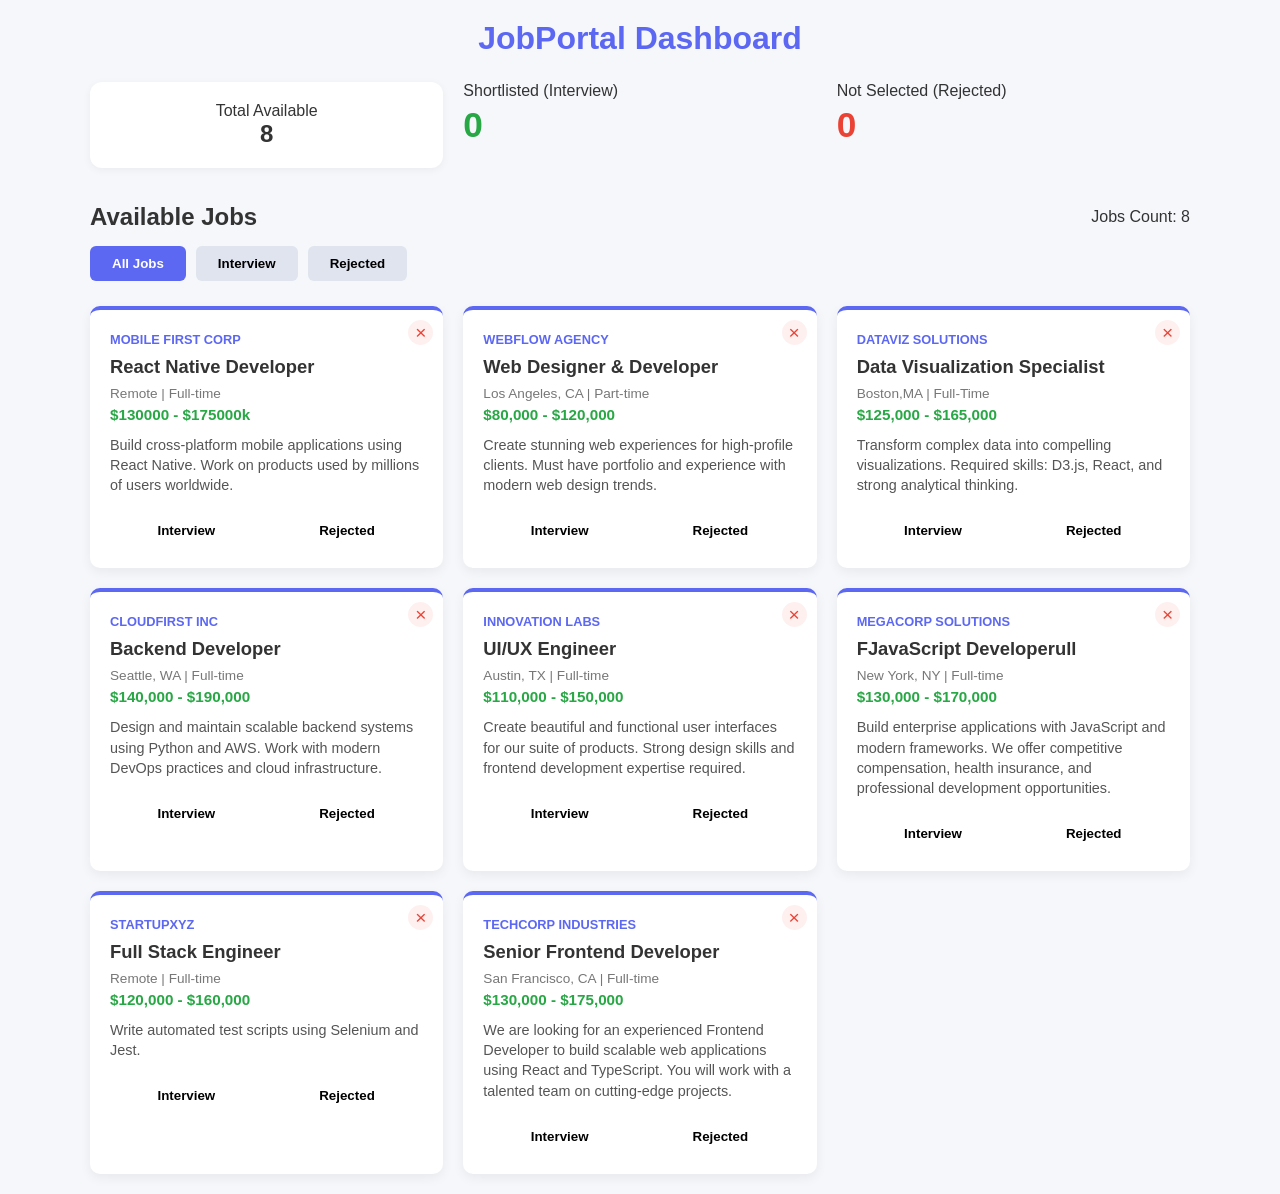
==== index.html @ 74ac0c23 "first commit" ====
<!DOCTYPE html>
<html lang="en">
<head>
    <meta charset="UTF-8">
    <meta name="viewport" content="width=device-width, initial-scale=1.0">
    <title>Job Application Tracker Dashboard</title>
    <link rel="stylesheet" href="style.css">
</head>
<body>

    <div class="container">
        <header>
            <h1>JobPortal Dashboard</h1>
        </header>

        <div class="dashboard">
            <div class="start-card">
                <p>Total Available</p>
                <h2 id="total-jobs-count">0</h2>
            </div>
            <div class="strat-card interview">
                <p>Shortlisted (Interview)</p>
                <h2 id="interview-count">0</h2>
            </div>
            <div class="strat-card rejected">
                <p>Not Selected (Rejected)</p>
                <h2 id="rejected-count">0</h2>
            </div>
        </div>

        <div class="section-header">
            <div class="header-left">
                <h2>Available Jobs</h2>
            </div>
            <div class="header-right">
                <p>Jobs Count: <span id="current-tab-count">0</span></p>
            </div>
        </div>

        <div class="tabs">
            <button class="tab-btn active" onclick="switchTab('all', event)">All Jobs</button>
            <button class="tab-btn" onclick="switchTab('interview', event)">Interview</button>
            <button class="tab-btn" onclick="switchTab('rejected', event)">Rejected</button>
        </div>

        <div id="job-grid" class="job-grid">
            </div>

        <div id="empty-state" class="empty-state">
            <img src="jobs.png" alt="Empty Box">
            <h3>No Jobs Available</h3>
            <p>You haven't added any jobs to this category yet.</p>
        </div>
    </div>

    <script>
        // Initial Job Data (Requirement: Minimum 8 cards)
        let jobs = [
            { id: 1, companyName: "Mobile First Corp", position: "React Native Developer", location: "Remote", type: "Full-time", salary: "$130000 - $175000k", description: "Build cross-platform mobile applications using React Native. Work on products used by millions of users worldwide.", status: "all" },
            { id: 2, companyName: "WebFlow Agency", position: "Web Designer & Developer", location: "Los Angeles, CA", type: "Part-time", salary: "$80,000 - $120,000", description: "Create stunning web experiences for high-profile clients. Must have portfolio and experience with modern web design trends.", status: "all" },

            { id: 3, companyName: "DataViz Solutions", position: "Data Visualization Specialist", location: "Boston,MA", type: "Full-Time", salary: "$125,000 - $165,000", description: "Transform complex data into compelling visualizations. Required skills: D3.js, React, and strong analytical thinking.", status: "all" },

            { id: 4, companyName: "CloudFirst Inc", position: "Backend Developer", location: "Seattle, WA", type: "Full-time", salary: "$140,000 - $190,000", description: "Design and maintain scalable backend systems using Python and AWS. Work with modern DevOps practices and cloud infrastructure.", status: "all" },
            
            { id: 5, companyName: "Innovation Labs", position: "UI/UX Engineer", location: "Austin, TX", type: "Full-time", salary: " $110,000 - $150,000", description: "Create beautiful and functional user interfaces for our suite of products. Strong design skills and frontend development expertise required.", status: "all" },
            
            { id: 6, companyName: "MegaCorp Solutions", position: "FJavaScript Developerull", location: "New York, NY", type: "Full-time", salary: "$130,000 - $170,000", description: "Build enterprise applications with JavaScript and modern frameworks. We offer competitive compensation, health insurance, and professional development opportunities.", status: "all" },

            { id: 7, companyName: "StartupXYZ", position: "Full Stack Engineer", location: "Remote", type: "Full-time", salary: "$120,000 - $160,000", description: "Write automated test scripts using Selenium and Jest.", status: "all" },

            { id: 8, companyName: "TechCorp Industries", position: "Senior Frontend Developer", location: "San Francisco, CA", type: "Full-time", salary: "$130,000 - $175,000", description: "We are looking for an experienced Frontend Developer to build scalable web applications using React and TypeScript. You will work with a talented team on cutting-edge projects.", status: "all" }
        ];

        let activeTab = 'all';

        function renderUI() {
            const grid = document.getElementById('job-grid');
            const emptyState = document.getElementById('empty-state');
            
            const filteredData = jobs.filter(job => activeTab === 'all' ? true : job.status === activeTab);
            
            grid.innerHTML = "";
            document.getElementById('current-tab-count').innerText = filteredData.length;

            if (filteredData.length === 0) {
                grid.style.display = "none";
                emptyState.style.display = "block";
            } else {
                grid.style.display = "grid";
                emptyState.style.display = "none";

                filteredData.forEach(job => {
                    grid.innerHTML += `
                        <div class="job-card">
                            <button class="delete-btn" onclick="deleteJob(${job.id})">×</button>
                            <span class="company-tag">${job.companyName}</span>
                            <h3>${job.position}</h3>
                            <p class="loc-type"> ${job.location} |  ${job.type}</p>
                            <p class="salary"> ${job.salary}</p>
                            <p class="desc">${job.description}</p>
                            <div class="actions">
                                <button class="btn-int ${job.status === 'interview' ? 'active-status' : ''}" onclick="updateStatus(${job.id}, 'interview')">Interview</button>
                                <button class="btn-rej ${job.status === 'rejected' ? 'active-status' : ''}" onclick="updateStatus(${job.id}, 'rejected')">Rejected</button>
                            </div>
                        </div>
                    `;
                });
            }
            updateDashboard();
        }

        function switchTab(tab, event) {
            activeTab = tab;
            document.querySelectorAll('.tab-btn').forEach(btn => btn.classList.remove('active'));
            event.target.classList.add('active');
            renderUI();
        }

        function updateStatus(id, newStatus) {
            const job = jobs.find(j => j.id === id);
            job.status = (job.status === newStatus) ? 'all' : newStatus;
            renderUI();
        }

        function deleteJob(id) {
            jobs = jobs.filter(j => j.id !== id);
            renderUI();
        }

        function updateDashboard() {
            document.getElementById('total-jobs-count').innerText = jobs.length;
            document.getElementById('interview-count').innerText = jobs.filter(j => j.status === 'interview').length;
            document.getElementById('rejected-count').innerText = jobs.filter(j => j.status === 'rejected').length;
        }

        renderUI();
    </script>
</body>
</html>
---- style.css ----
:root {
    --primary: #5c67f2;
    --bg: #f5f7fb;
    --white: #ffffff;
    --text: #333;
    --gray: #777;
    --green: #28a745;
    --red: #ea4335;
}

* { margin: 0;
    padding: 0; 
    box-sizing: border-box; 
    font-family: 'Segoe UI', Tahoma, sans-serif; 
}

body { 
    background-color: var(--bg); 
    padding: 20px; 
    color: var(--text); 
}

.container { 
    max-width: 1100px; 
    margin: 0 auto; 
}

header h1 { 
    color: var(--primary);
    margin-bottom: 25px; 
    text-align: center; 
}

/* Dashboard Counters */
.dashboard {
    display: grid;
    grid-template-columns: repeat(auto-fit, minmax(200px, 1fr));
    gap: 20px;
    margin-bottom: 35px;
}

.start-card {
    background: var(--white);
    padding: 20px;
    border-radius: 12px;
    box-shadow: 0 2px 8px rgba(0,0,0,0.05);
    text-align: center;
}

.strat-card h2 { 
    font-size: 2.2rem; 
    color: var(--primary); 
    margin-top: 5px; 
}
.strat-card.interview h2 { 
    color: var(--green); 
}
.strat-card.rejected h2 { 
    color: var(--red); 
}

/* Header and Tabs */
.section-header {
    display: flex;
    justify-content: space-between;
    align-items: center;
    margin-bottom: 15px;
}

.tabs { 
    display: flex; 
    gap: 10px; 
    margin-bottom: 25px; 
}

.tab-btn {
    padding: 10px 22px;
    border: none;
    background: #e0e4ef;
    border-radius: 6px;
    cursor: pointer;
    font-weight: 600;
    transition: 0.2s;
}

.tab-btn.active {
     background: var(--primary); 
     color: white; 
    }

/* Job Cards Layout */
.job-grid {
    display: grid;
    grid-template-columns: repeat(auto-fill, minmax(310px, 1fr));
    gap: 20px;
}

.job-card {
    background: var(--white);
    padding: 20px;
    border-radius: 10px;
    position: relative;
    box-shadow: 0 4px 12px rgba(0,0,0,0.06);
    border-top: 4px solid var(--primary);
}

.delete-btn {
    position: absolute; 
    top: 10px; 
    right: 10px;
    background: #fff0f0; 
    border: none; 
    color: var(--red);
    width: 25px; 
    height: 25px; 
    border-radius: 50%; 
    cursor: pointer;
    font-size: 1.2rem; 
    line-height: 1;
}

.company-tag { 
    color: var(--primary); 
    font-size: 0.8rem; 
    font-weight: bold; 
    text-transform: uppercase; 
}
.job-card h3 { 
    margin: 8px 0; 
    font-size: 1.15rem; 
}
.loc-type { 
    font-size: 0.85rem; 
    color: var(--gray); 
    margin-bottom: 5px; 
}
.salary {
     color: var(--green); 
     font-weight: bold; 
     margin-bottom: 12px; 
     font-size: 0.95rem; 
    }
.desc { 
    font-size: 0.9rem; 
    color: #555; 
    margin-bottom: 18px; 
    line-height: 1.4; 
}

/* Buttons in Card */
.actions { 
    display: flex; 
    gap: 8px; 
}

.actions button {
    flex: 1;
     padding: 9px; 
     border-radius: 5px; 
     border: 1px solid white;
    cursor: pointer; 
    font-weight: 600; 
    background: white;
}

.active-status.btn-int { 
    background: var(--green); 
    color: white; 
    border-color: var(--green); 
}
.active-status.btn-rej { 
    background: var(--red); 
    color: white; 
    border-color: var(--red); 
}

/* Empty State Styling */
.empty-state {
    display: none; 
    text-align: center; 
    background: white;
    padding: 60px 20px; 
    border-radius: 12px; 
    width: 100%;
}
.empty-state img { 
    width: 100px; 
    margin-bottom: 15px; 
    opacity: 0.5; 
}

/* Responsive Adjustments */
@media (max-width: 600px) {
    .section-header {
         flex-direction: column; 
         align-items: flex-start; 
        gap: 8px; 
    }
    .tabs { 
        width: 100%; 
        overflow-x: auto; 
        padding-bottom: 5px;
     }
    .job-grid {
         grid-template-columns: 1fr; 
        }
}
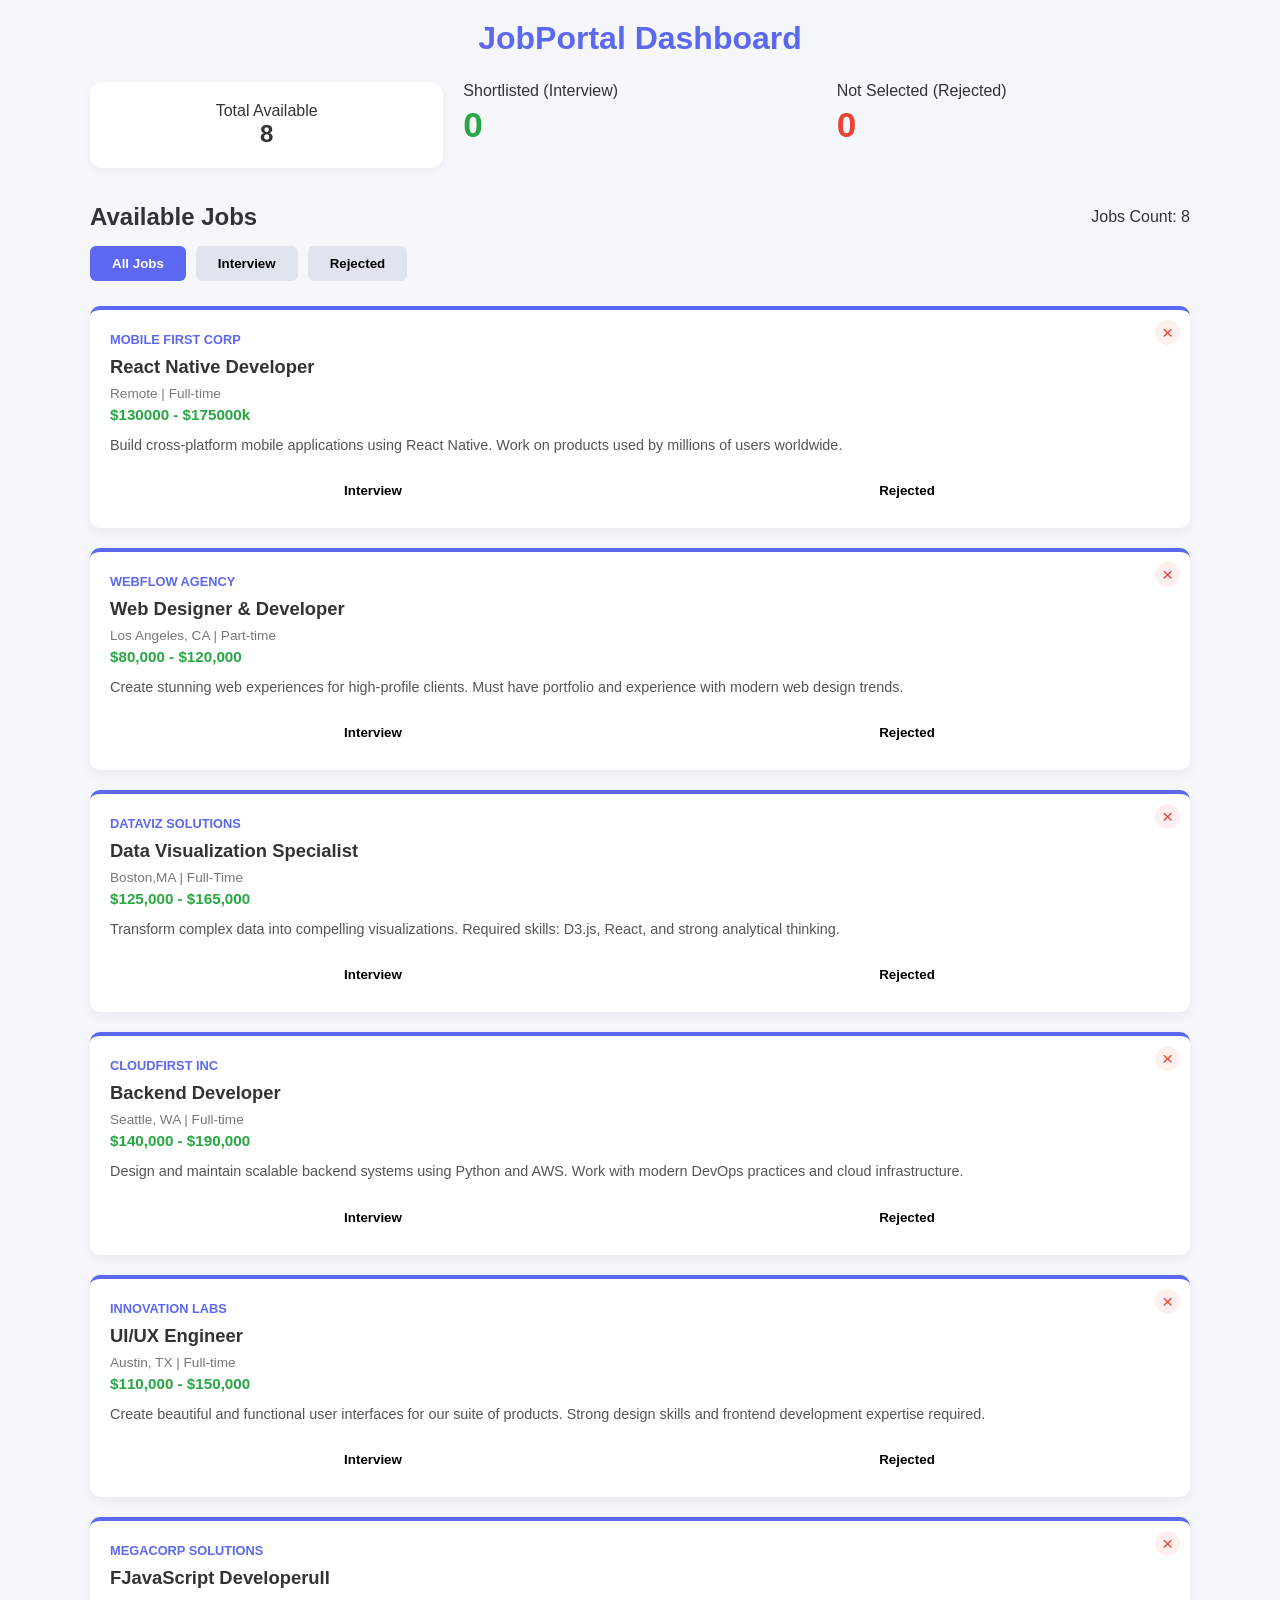
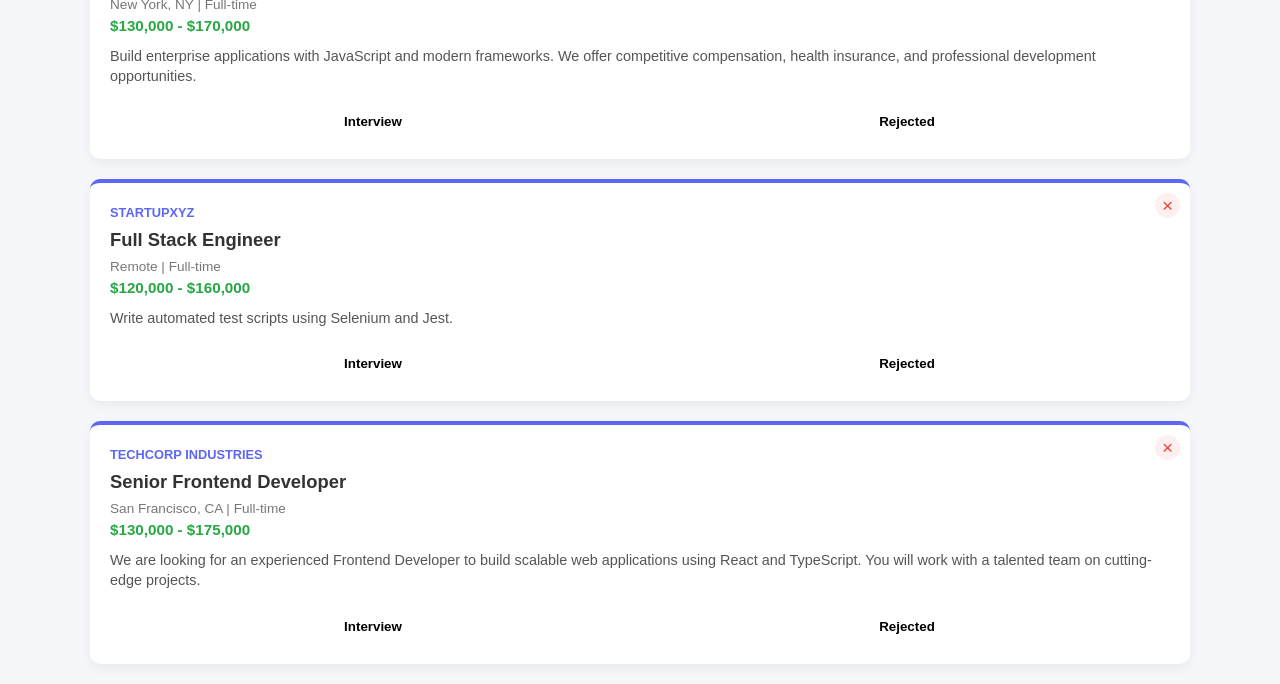
==== commit 05a31d5a: "update code" ====
--- a/index.html
+++ b/index.html
@@ -47,7 +47,7 @@
             </div>
 
         <div id="empty-state" class="empty-state">
-            <img src="jobs.png" alt="Empty Box">
+            <img src="" alt="Empty Box">
             <h3>No Jobs Available</h3>
             <p>You haven't added any jobs to this category yet.</p>
         </div>
--- a/style.css
+++ b/style.css
@@ -90,8 +90,9 @@
 
 /* Job Cards Layout */
 .job-grid {
-    display: grid;
-    grid-template-columns: repeat(auto-fill, minmax(310px, 1fr));
+    display:grid;
+    grid-template-columns: repeat(1, 1fr);
+    /* grid-template-columns: repeat(auto-fill, minmax(310px, 1fr)); */
     gap: 20px;
 }
 
